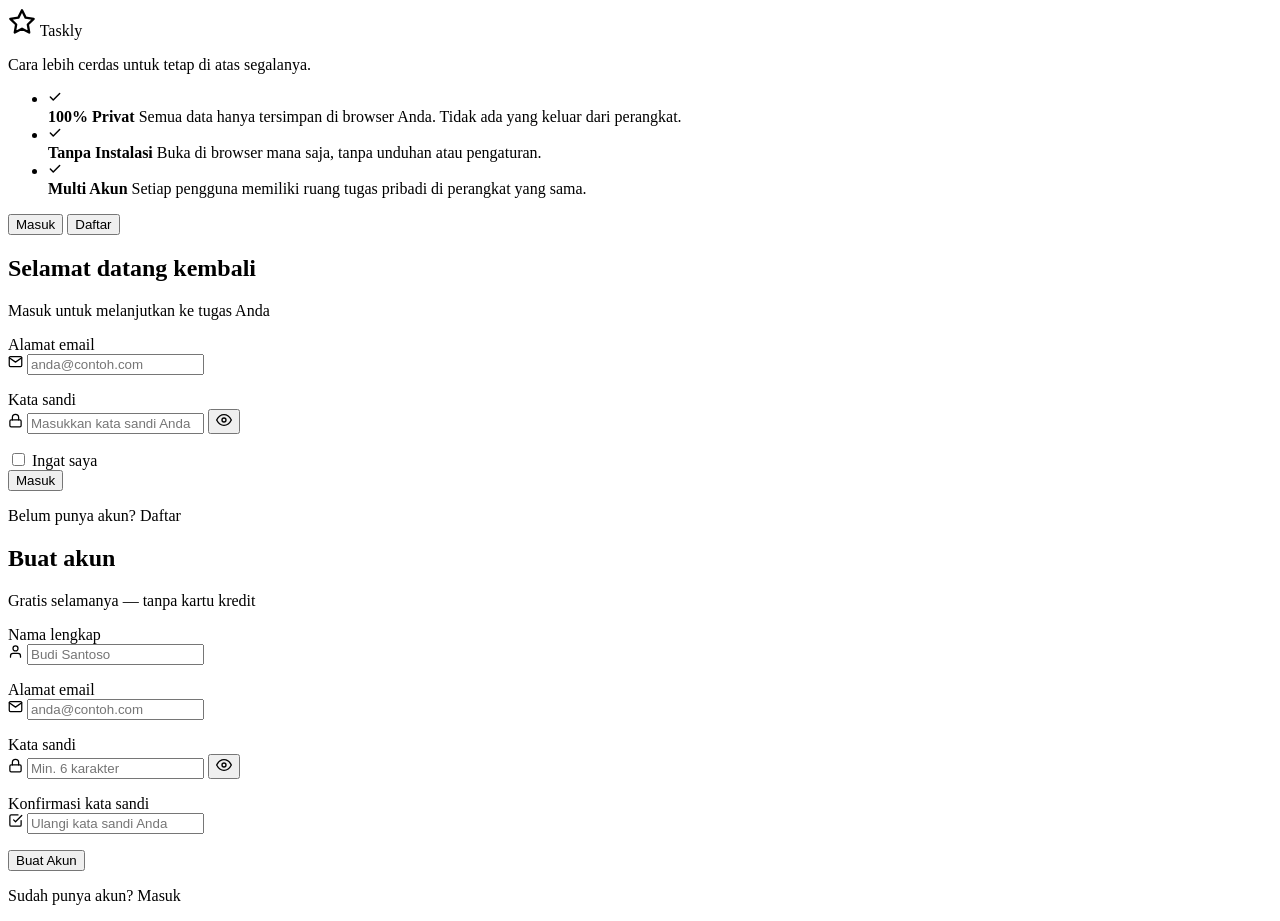
==== auth.html @ 9243372a "Rename todo-app/auth.html to auth.html" ====
<!DOCTYPE html>
<!-- auth.html -->
<html lang="id">
<head>
  <meta charset="UTF-8" />
  <meta name="viewport" content="width=device-width, initial-scale=1.0" />
  <title>Taskly — Masuk atau Daftar</title>
  <meta name="description" content="Masuk atau buat akun Taskly gratis untuk mulai mengelola tugas Anda." />
  <link rel="stylesheet" href="css/variables.css" />
  <link rel="stylesheet" href="css/globals.css" />
  <link rel="stylesheet" href="css/auth.css" />
</head>
<body class="auth-page">

  <!-- ── Background Orbs ── -->
  <div class="orbs-container" aria-hidden="true">
    <div class="orb orb-1"></div>
    <div class="orb orb-2"></div>
    <div class="orb orb-3"></div>
  </div>

  <!-- ── Branding Side ── -->
  <aside class="auth-branding" aria-label="Taskly branding">
    <div class="auth-logo">
      <svg xmlns="http://www.w3.org/2000/svg" width="28" height="28" viewBox="0 0 24 24"
        fill="none" stroke="currentColor" stroke-width="2" stroke-linecap="round" stroke-linejoin="round"
        aria-hidden="true">
        <polygon points="12 2 15.09 8.26 22 9.27 17 14.14 18.18 21.02 12 17.77 5.82 21.02 7 14.14 2 9.27 8.91 8.26 12 2"/>
      </svg>
      Taskly
    </div>
    <p class="auth-tagline">Cara <span>lebih cerdas</span> untuk tetap di atas segalanya.</p>

    <ul class="auth-bullets" role="list">
      <li class="auth-bullet">
        <div class="auth-bullet-icon" aria-hidden="true">
          <svg xmlns="http://www.w3.org/2000/svg" width="14" height="14" viewBox="0 0 24 24"
            fill="none" stroke="currentColor" stroke-width="2.5" stroke-linecap="round" stroke-linejoin="round">
            <polyline points="20 6 9 17 4 12"/>
          </svg>
        </div>
        <div class="auth-bullet-text">
          <strong>100% Privat</strong>
          <span>Semua data hanya tersimpan di browser Anda. Tidak ada yang keluar dari perangkat.</span>
        </div>
      </li>
      <li class="auth-bullet">
        <div class="auth-bullet-icon" aria-hidden="true">
          <svg xmlns="http://www.w3.org/2000/svg" width="14" height="14" viewBox="0 0 24 24"
            fill="none" stroke="currentColor" stroke-width="2.5" stroke-linecap="round" stroke-linejoin="round">
            <polyline points="20 6 9 17 4 12"/>
          </svg>
        </div>
        <div class="auth-bullet-text">
          <strong>Tanpa Instalasi</strong>
          <span>Buka di browser mana saja, tanpa unduhan atau pengaturan.</span>
        </div>
      </li>
      <li class="auth-bullet">
        <div class="auth-bullet-icon" aria-hidden="true">
          <svg xmlns="http://www.w3.org/2000/svg" width="14" height="14" viewBox="0 0 24 24"
            fill="none" stroke="currentColor" stroke-width="2.5" stroke-linecap="round" stroke-linejoin="round">
            <polyline points="20 6 9 17 4 12"/>
          </svg>
        </div>
        <div class="auth-bullet-text">
          <strong>Multi Akun</strong>
          <span>Setiap pengguna memiliki ruang tugas pribadi di perangkat yang sama.</span>
        </div>
      </li>
    </ul>
  </aside>

  <!-- ── Form Side ── -->
  <section class="auth-form-side" aria-label="Authentication forms">
    <div class="auth-card">

      <!-- Tab Toggle -->
      <div class="auth-tabs" role="tablist" aria-label="Login or Register">
        <button class="auth-tab active" data-tab="login" id="tab-login"
                role="tab" aria-selected="true" aria-controls="panel-login">
          Masuk
        </button>
        <button class="auth-tab" data-tab="register" id="tab-register"
                role="tab" aria-selected="false" aria-controls="panel-register">
          Daftar
        </button>
      </div>

      <!-- ── Login Panel ── -->
      <div class="auth-form-panel active" id="panel-login" role="tabpanel" aria-labelledby="tab-login">
        <h1 class="form-heading">Selamat datang kembali</h1>
        <p class="form-subheading">Masuk untuk melanjutkan ke tugas Anda</p>

        <form id="login-form" novalidate autocomplete="on">
          <!-- Email -->
          <div class="form-group">
            <label class="form-label" for="login-email">Alamat email</label>
            <div class="input-wrapper">
              <span class="input-icon" aria-hidden="true">
                <svg xmlns="http://www.w3.org/2000/svg" width="15" height="15" viewBox="0 0 24 24"
                  fill="none" stroke="currentColor" stroke-width="2" stroke-linecap="round" stroke-linejoin="round">
                  <path d="M4 4h16c1.1 0 2 .9 2 2v12c0 1.1-.9 2-2 2H4c-1.1 0-2-.9-2-2V6c0-1.1.9-2 2-2z"/>
                  <polyline points="22,6 12,13 2,6"/>
                </svg>
              </span>
              <input type="email" class="form-input" id="login-email"
                     name="email" placeholder="anda@contoh.com"
                     autocomplete="email" aria-required="true"
                     aria-describedby="login-email-error" />
            </div>
            <p class="field-error" id="login-email-error" role="alert"></p>
          </div>

          <!-- Password -->
          <div class="form-group">
            <label class="form-label" for="login-password">Kata sandi</label>
            <div class="input-wrapper">
              <span class="input-icon" aria-hidden="true">
                <svg xmlns="http://www.w3.org/2000/svg" width="15" height="15" viewBox="0 0 24 24"
                  fill="none" stroke="currentColor" stroke-width="2" stroke-linecap="round" stroke-linejoin="round">
                  <rect x="3" y="11" width="18" height="11" rx="2" ry="2"/>
                  <path d="M7 11V7a5 5 0 0 1 10 0v4"/>
                </svg>
              </span>
              <input type="password" class="form-input" id="login-password"
                     name="password" placeholder="Masukkan kata sandi Anda"
                     autocomplete="current-password" aria-required="true"
                     aria-describedby="login-pass-error" />
              <button type="button" class="password-toggle" id="toggle-login-pass"
                      aria-label="Tampilkan atau sembunyikan kata sandi">
                <svg xmlns="http://www.w3.org/2000/svg" width="16" height="16" viewBox="0 0 24 24"
                  fill="none" stroke="currentColor" stroke-width="2" stroke-linecap="round" stroke-linejoin="round">
                  <path d="M1 12s4-8 11-8 11 8 11 8-4 8-11 8-11-8-11-8z"/>
                  <circle cx="12" cy="12" r="3"/>
                </svg>
              </button>
            </div>
            <p class="field-error" id="login-pass-error" role="alert"></p>
          </div>

          <!-- Remember Me -->
          <div class="form-check">
            <input type="checkbox" id="remember-me" name="remember" />
            <label for="remember-me">Ingat saya</label>
          </div>

          <!-- Submit -->
          <button type="submit" class="btn btn-primary btn-submit" id="btn-login" aria-label="Masuk ke Taskly">
            <span class="btn-text">Masuk</span>
            <span class="btn-spinner" aria-hidden="true"></span>
          </button>

          <p class="form-switch">
            Belum punya akun?
            <a data-switch="register" role="button" tabindex="0"
               aria-label="Beralih ke formulir daftar">Daftar</a>
          </p>
        </form>
      </div>

      <!-- ── Register Panel ── -->
      <div class="auth-form-panel" id="panel-register" role="tabpanel" aria-labelledby="tab-register">
        <h2 class="form-heading">Buat akun</h2>
        <p class="form-subheading">Gratis selamanya — tanpa kartu kredit</p>

        <form id="register-form" novalidate autocomplete="on">
          <!-- Full Name -->
          <div class="form-group">
            <label class="form-label" for="reg-name">Nama lengkap</label>
            <div class="input-wrapper">
              <span class="input-icon" aria-hidden="true">
                <svg xmlns="http://www.w3.org/2000/svg" width="15" height="15" viewBox="0 0 24 24"
                  fill="none" stroke="currentColor" stroke-width="2" stroke-linecap="round" stroke-linejoin="round">
                  <path d="M20 21v-2a4 4 0 0 0-4-4H8a4 4 0 0 0-4 4v2"/>
                  <circle cx="12" cy="7" r="4"/>
                </svg>
              </span>
              <input type="text" class="form-input" id="reg-name"
                     name="name" placeholder="Budi Santoso"
                     autocomplete="name" aria-required="true"
                     aria-describedby="reg-name-error" />
            </div>
            <p class="field-error" id="reg-name-error" role="alert"></p>
          </div>

          <!-- Email -->
          <div class="form-group">
            <label class="form-label" for="reg-email">Alamat email</label>
            <div class="input-wrapper">
              <span class="input-icon" aria-hidden="true">
                <svg xmlns="http://www.w3.org/2000/svg" width="15" height="15" viewBox="0 0 24 24"
                  fill="none" stroke="currentColor" stroke-width="2" stroke-linecap="round" stroke-linejoin="round">
                  <path d="M4 4h16c1.1 0 2 .9 2 2v12c0 1.1-.9 2-2 2H4c-1.1 0-2-.9-2-2V6c0-1.1.9-2 2-2z"/>
                  <polyline points="22,6 12,13 2,6"/>
                </svg>
              </span>
              <input type="email" class="form-input" id="reg-email"
                     name="email" placeholder="anda@contoh.com"
                     autocomplete="email" aria-required="true"
                     aria-describedby="reg-email-error" />
            </div>
            <p class="field-error" id="reg-email-error" role="alert"></p>
          </div>

          <!-- Password + Strength -->
          <div class="form-group">
            <label class="form-label" for="reg-password">Kata sandi</label>
            <div class="input-wrapper">
              <span class="input-icon" aria-hidden="true">
                <svg xmlns="http://www.w3.org/2000/svg" width="15" height="15" viewBox="0 0 24 24"
                  fill="none" stroke="currentColor" stroke-width="2" stroke-linecap="round" stroke-linejoin="round">
                  <rect x="3" y="11" width="18" height="11" rx="2" ry="2"/>
                  <path d="M7 11V7a5 5 0 0 1 10 0v4"/>
                </svg>
              </span>
              <input type="password" class="form-input" id="reg-password"
                     name="password" placeholder="Min. 6 karakter"
                     autocomplete="new-password" aria-required="true"
                     aria-describedby="reg-pass-error" />
              <button type="button" class="password-toggle" id="toggle-reg-pass"
                      aria-label="Show or hide password">
                <svg xmlns="http://www.w3.org/2000/svg" width="16" height="16" viewBox="0 0 24 24"
                  fill="none" stroke="currentColor" stroke-width="2" stroke-linecap="round" stroke-linejoin="round">
                  <path d="M1 12s4-8 11-8 11 8 11 8-4 8-11 8-11-8-11-8z"/>
                  <circle cx="12" cy="12" r="3"/>
                </svg>
              </button>
            </div>
            <div class="password-strength" aria-live="polite">
              <div class="strength-bar-track">
                <div class="strength-bar-fill" id="strength-bar"></div>
              </div>
              <p class="strength-label" id="strength-label"></p>
            </div>
            <p class="field-error" id="reg-pass-error" role="alert"></p>
          </div>

          <!-- Confirm Password -->
          <div class="form-group">
            <label class="form-label" for="reg-confirm">Konfirmasi kata sandi</label>
            <div class="input-wrapper">
              <span class="input-icon" aria-hidden="true">
                <svg xmlns="http://www.w3.org/2000/svg" width="15" height="15" viewBox="0 0 24 24"
                  fill="none" stroke="currentColor" stroke-width="2" stroke-linecap="round" stroke-linejoin="round">
                  <path d="M9 11l3 3L22 4"/>
                  <path d="M21 12v7a2 2 0 0 1-2 2H5a2 2 0 0 1-2-2V5a2 2 0 0 1 2-2h11"/>
                </svg>
              </span>
              <input type="password" class="form-input" id="reg-confirm"
                     name="confirm" placeholder="Ulangi kata sandi Anda"
                     autocomplete="new-password" aria-required="true"
                     aria-describedby="reg-confirm-error" />
            </div>
            <p class="field-error" id="reg-confirm-error" role="alert"></p>
          </div>

          <!-- Submit -->
          <button type="submit" class="btn btn-primary btn-submit" id="btn-register"
                  aria-label="Buat akun Taskly">
            <span class="btn-text">Buat Akun</span>
            <span class="btn-spinner" aria-hidden="true"></span>
          </button>

          <p class="form-switch">
            Sudah punya akun?
            <a data-switch="login" role="button" tabindex="0"
               aria-label="Beralih ke formulir masuk">Masuk</a>
          </p>
        </form>
      </div>

    </div><!-- /.auth-card -->
  </section>

  <!-- ── Toast Container ── -->
  <div id="toast-container" aria-live="polite" aria-atomic="true"></div>

  <!-- ── Scripts ── -->
  <script src="js/utils.js"></script>
  <script src="js/auth.js"></script>
</body>
</html>
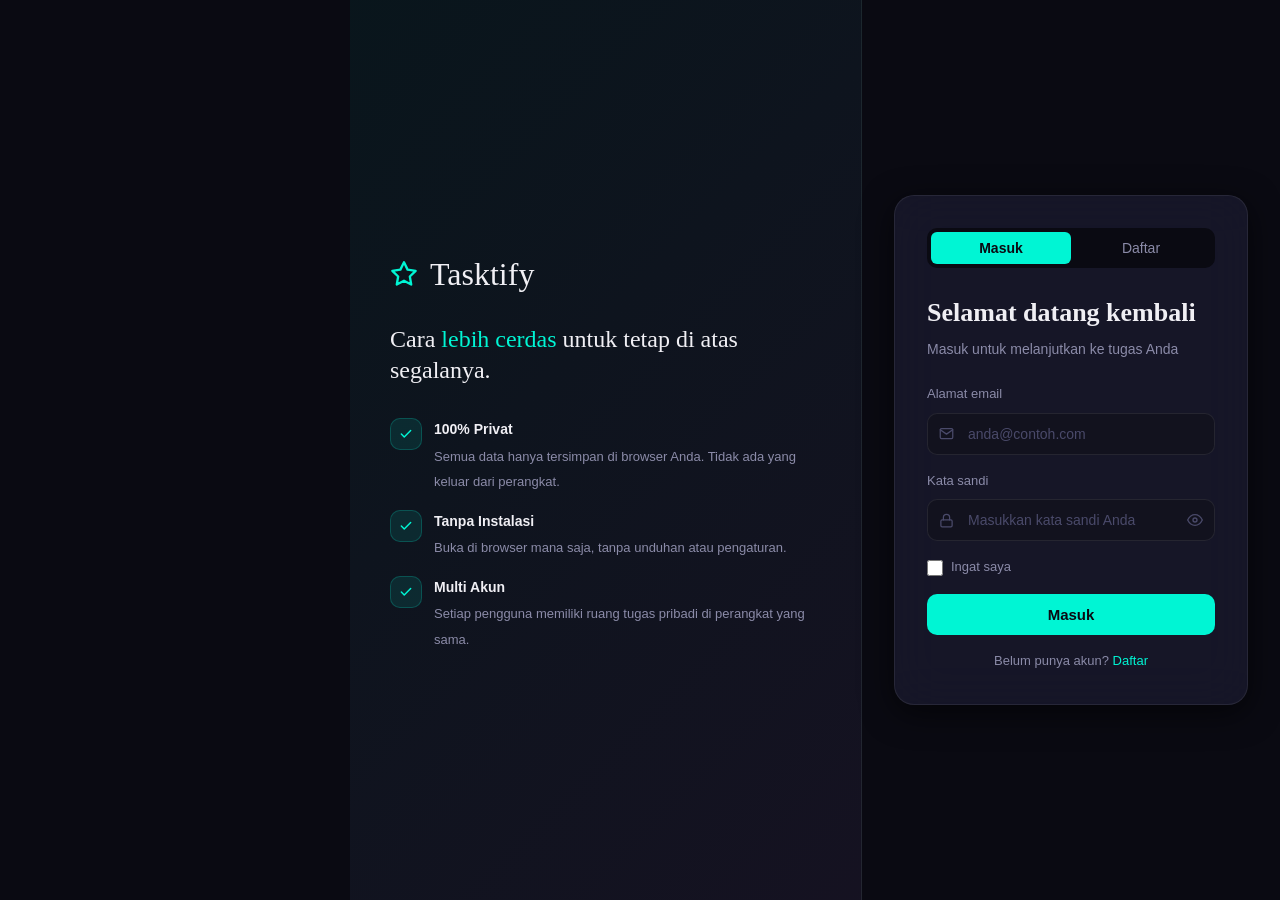
==== commit 0d0ec09c: "Update auth.html" ====
--- a/auth.html
+++ b/auth.html
@@ -4,7 +4,7 @@
 <head>
   <meta charset="UTF-8" />
   <meta name="viewport" content="width=device-width, initial-scale=1.0" />
-  <title>Taskly — Masuk atau Daftar</title>
+  <title>Tasktify — Masuk atau Daftar</title>
   <meta name="description" content="Masuk atau buat akun Taskly gratis untuk mulai mengelola tugas Anda." />
   <link rel="stylesheet" href="css/variables.css" />
   <link rel="stylesheet" href="css/globals.css" />
@@ -27,7 +27,7 @@
         aria-hidden="true">
         <polygon points="12 2 15.09 8.26 22 9.27 17 14.14 18.18 21.02 12 17.77 5.82 21.02 7 14.14 2 9.27 8.91 8.26 12 2"/>
       </svg>
-      Taskly
+      Tasktify
     </div>
     <p class="auth-tagline">Cara <span>lebih cerdas</span> untuk tetap di atas segalanya.</p>
 
--- a/css/variables.css
+++ b/css/variables.css
@@ -0,0 +1,75 @@
+/* css/variables.css */
+
+@import url('https://fonts.googleapis.com/css2?family=Sora:wght@400;500;600&family=DM+Serif+Display&display=swap');
+
+:root {
+  /* ── Colors ───────────────────────────────────── */
+  --bg-primary:    #0A0A12;
+  --bg-secondary:  #12121E;
+  --bg-card:       #1A1A2E;
+  --bg-glass:      rgba(255, 255, 255, 0.04);
+  --bg-glass-hover:rgba(255, 255, 255, 0.07);
+
+  --accent-teal:   #00F5D4;
+  --accent-violet: #9B72CF;
+  --accent-coral:  #FF6B6B;
+  --accent-amber:  #FFB347;
+
+  --text-primary:  #F0EFF4;
+  --text-secondary:#8B8BA8;
+  --text-muted:    #4A4A6A;
+
+  --border:        rgba(255, 255, 255, 0.08);
+  --border-hover:  rgba(255, 255, 255, 0.16);
+
+  --priority-high:   #FF6B6B;
+  --priority-medium: #FFB347;
+  --priority-low:    #00F5D4;
+
+  --danger:  #FF4757;
+  --success: #2ED573;
+
+  /* ── Typography ──────────────────────────────── */
+  --font-body:    'Sora', sans-serif;
+  --font-display: 'DM Serif Display', serif;
+
+  /* ── Spacing ─────────────────────────────────── */
+  --space-1:  4px;
+  --space-2:  8px;
+  --space-3:  12px;
+  --space-4:  16px;
+  --space-5:  20px;
+  --space-6:  24px;
+  --space-8:  32px;
+  --space-10: 40px;
+  --space-12: 48px;
+  --space-16: 64px;
+
+  /* ── Border Radius ───────────────────────────── */
+  --radius-sm:   6px;
+  --radius-md:   10px;
+  --radius-lg:   14px;
+  --radius-xl:   20px;
+  --radius-full: 9999px;
+
+  /* ── Shadows ─────────────────────────────────── */
+  --shadow-sm:  0 1px 3px rgba(0,0,0,0.4);
+  --shadow-md:  0 4px 16px rgba(0,0,0,0.5);
+  --shadow-lg:  0 8px 32px rgba(0,0,0,0.6);
+  --shadow-teal:0 0 24px rgba(0,245,212,0.18);
+  --shadow-violet:0 0 24px rgba(155,114,207,0.22);
+
+  /* ── Transitions ─────────────────────────────── */
+  --transition-fast:   0.15s ease;
+  --transition-normal: 0.25s ease;
+  --transition-slow:   0.4s ease;
+
+  /* ── Sidebar ─────────────────────────────────── */
+  --sidebar-width: 260px;
+
+  /* ── Z-index ─────────────────────────────────── */
+  --z-sidebar:  100;
+  --z-header:   200;
+  --z-modal:    400;
+  --z-toast:    500;
+}
--- a/css/globals.css
+++ b/css/globals.css
@@ -0,0 +1,264 @@
+/* css/globals.css */
+
+/* ── Reset ────────────────────────────────────────── */
+*, *::before, *::after {
+  box-sizing: border-box;
+  margin: 0;
+  padding: 0;
+}
+
+html {
+  scroll-behavior: smooth;
+}
+
+body {
+  background-color: var(--bg-primary);
+  font-family: var(--font-body);
+  color: var(--text-primary);
+  line-height: 1.6;
+  min-height: 100vh;
+  -webkit-font-smoothing: antialiased;
+  -moz-osx-font-smoothing: grayscale;
+}
+
+a {
+  color: inherit;
+  text-decoration: none;
+}
+
+ul, ol {
+  list-style: none;
+}
+
+button {
+  cursor: pointer;
+  border: none;
+  outline: none;
+  background: none;
+  font-family: var(--font-body);
+}
+
+input, textarea, select {
+  font-family: var(--font-body);
+  outline: none;
+}
+
+img, svg {
+  display: block;
+  max-width: 100%;
+}
+
+/* ── Custom Scrollbar ─────────────────────────────── */
+::-webkit-scrollbar {
+  width: 4px;
+  height: 4px;
+}
+::-webkit-scrollbar-track {
+  background: transparent;
+}
+::-webkit-scrollbar-thumb {
+  background: var(--accent-teal);
+  border-radius: var(--radius-full);
+}
+::-webkit-scrollbar-thumb:hover {
+  background: rgba(0, 245, 212, 0.7);
+}
+
+/* ── Focus Visible ────────────────────────────────── */
+:focus-visible {
+  outline: 2px solid var(--accent-teal);
+  outline-offset: 2px;
+  border-radius: var(--radius-sm);
+}
+
+/* ── Keyframes ────────────────────────────────────── */
+@keyframes slideInRight {
+  from {
+    opacity: 0;
+    transform: translateX(40px);
+  }
+  to {
+    opacity: 1;
+    transform: translateX(0);
+  }
+}
+
+@keyframes slideInUp {
+  from {
+    opacity: 0;
+    transform: translateY(20px);
+  }
+  to {
+    opacity: 1;
+    transform: translateY(0);
+  }
+}
+
+@keyframes fadeIn {
+  from { opacity: 0; }
+  to   { opacity: 1; }
+}
+
+@keyframes floatOrb {
+  0%   { transform: translate(0px, 0px) scale(1); }
+  33%  { transform: translate(30px, -40px) scale(1.05); }
+  66%  { transform: translate(-20px, 20px) scale(0.97); }
+  100% { transform: translate(0px, 0px) scale(1); }
+}
+
+@keyframes floatMockup {
+  0%   { transform: rotate(-3deg) translateY(0px); }
+  50%  { transform: rotate(-3deg) translateY(-12px); }
+  100% { transform: rotate(-3deg) translateY(0px); }
+}
+
+@keyframes checkPop {
+  0%   { transform: scale(0); }
+  60%  { transform: scale(1.2); }
+  100% { transform: scale(1); }
+}
+
+@keyframes shimmer {
+  0%   { background-position: -400px 0; }
+  100% { background-position: 400px 0; }
+}
+
+@keyframes pulse {
+  0%, 100% { opacity: 1; }
+  50%       { opacity: 0.5; }
+}
+
+@keyframes spin {
+  from { transform: rotate(0deg); }
+  to   { transform: rotate(360deg); }
+}
+
+@keyframes modalIn {
+  from {
+    opacity: 0;
+    transform: scale(0.9) translateY(-10px);
+  }
+  to {
+    opacity: 1;
+    transform: scale(1) translateY(0);
+  }
+}
+
+@keyframes toastSlide {
+  from {
+    opacity: 0;
+    transform: translateY(20px) scale(0.95);
+  }
+  to {
+    opacity: 1;
+    transform: translateY(0) scale(1);
+  }
+}
+
+/* ── Utility Classes ──────────────────────────────── */
+.sr-only {
+  position: absolute;
+  width: 1px;
+  height: 1px;
+  padding: 0;
+  margin: -1px;
+  overflow: hidden;
+  clip: rect(0,0,0,0);
+  white-space: nowrap;
+  border-width: 0;
+}
+
+.glass {
+  background: var(--bg-glass);
+  backdrop-filter: blur(12px);
+  -webkit-backdrop-filter: blur(12px);
+  border: 1px solid var(--border);
+}
+
+.text-teal   { color: var(--accent-teal); }
+.text-violet { color: var(--accent-violet); }
+.text-coral  { color: var(--accent-coral); }
+.text-amber  { color: var(--accent-amber); }
+.text-muted  { color: var(--text-muted); }
+.text-secondary { color: var(--text-secondary); }
+
+.btn {
+  display: inline-flex;
+  align-items: center;
+  gap: var(--space-2);
+  padding: var(--space-3) var(--space-5);
+  border-radius: var(--radius-md);
+  font-size: 14px;
+  font-weight: 500;
+  transition: all var(--transition-normal);
+  cursor: pointer;
+  white-space: nowrap;
+}
+
+.btn-primary {
+  background: var(--accent-teal);
+  color: var(--bg-primary);
+  font-weight: 600;
+}
+.btn-primary:hover {
+  background: rgba(0, 245, 212, 0.85);
+  box-shadow: var(--shadow-teal);
+  transform: translateY(-1px);
+}
+
+.btn-ghost {
+  background: transparent;
+  color: var(--text-primary);
+  border: 1px solid var(--border);
+}
+.btn-ghost:hover {
+  border-color: var(--border-hover);
+  background: var(--bg-glass);
+}
+
+.btn-danger {
+  background: rgba(255, 71, 87, 0.15);
+  color: var(--danger);
+  border: 1px solid rgba(255, 71, 87, 0.3);
+}
+.btn-danger:hover {
+  background: rgba(255, 71, 87, 0.25);
+}
+
+/* ── Page Fade Transition ─────────────────────────── */
+body.page-exit {
+  animation: fadeOut 0.3s ease forwards;
+}
+
+@keyframes fadeOut {
+  to { opacity: 0; }
+}
+
+/* ── Toast Notification ───────────────────────────── */
+#toast-container {
+  position: fixed;
+  bottom: 24px;
+  right: 24px;
+  z-index: var(--z-toast);
+  display: flex;
+  flex-direction: column;
+  gap: var(--space-2);
+}
+
+.toast {
+  background: var(--bg-card);
+  border: 1px solid var(--border-hover);
+  border-radius: var(--radius-md);
+  padding: var(--space-3) var(--space-4);
+  font-size: 13px;
+  display: flex;
+  align-items: center;
+  gap: var(--space-2);
+  min-width: 220px;
+  animation: toastSlide 0.3s ease;
+  box-shadow: var(--shadow-md);
+}
+
+.toast.success { border-left: 3px solid var(--success); }
+.toast.error   { border-left: 3px solid var(--danger); }
+.toast.info    { border-left: 3px solid var(--accent-teal); }
--- a/css/auth.css
+++ b/css/auth.css
@@ -0,0 +1,365 @@
+/* css/auth.css */
+
+/* ── Auth Layout ──────────────────────────────────── */
+.auth-page {
+  min-height: 100vh;
+  display: flex;
+  position: relative;
+  overflow: hidden;
+}
+
+/* ── Orbs (reused from landing) ───────────────────── */
+.auth-page .orbs-container .orb-1 {
+  width: 350px;
+  height: 350px;
+  top: -80px;
+  left: 10%;
+}
+.auth-page .orbs-container .orb-2 {
+  width: 280px;
+  height: 280px;
+  bottom: 10%;
+  right: 5%;
+}
+.auth-page .orbs-container .orb-3 {
+  width: 220px;
+  height: 220px;
+  top: 50%;
+  left: 40%;
+}
+
+/* ── Branding Side ─────────────────────────────────── */
+.auth-branding {
+  width: 40%;
+  background: linear-gradient(135deg, rgba(0,245,212,0.05), rgba(155,114,207,0.08));
+  border-right: 1px solid var(--border);
+  padding: var(--space-12) var(--space-10);
+  display: flex;
+  flex-direction: column;
+  justify-content: center;
+  position: relative;
+  z-index: 1;
+}
+
+.auth-logo {
+  display: flex;
+  align-items: center;
+  gap: var(--space-3);
+  font-family: var(--font-display);
+  font-size: 32px;
+  margin-bottom: var(--space-6);
+}
+
+.auth-logo svg { color: var(--accent-teal); }
+
+.auth-tagline {
+  font-size: 24px;
+  font-family: var(--font-display);
+  color: var(--text-primary);
+  line-height: 1.3;
+  margin-bottom: var(--space-8);
+}
+
+.auth-tagline span {
+  color: var(--accent-teal);
+}
+
+.auth-bullets {
+  display: flex;
+  flex-direction: column;
+  gap: var(--space-4);
+}
+
+.auth-bullet {
+  display: flex;
+  align-items: flex-start;
+  gap: var(--space-3);
+}
+
+.auth-bullet-icon {
+  width: 32px;
+  height: 32px;
+  border-radius: var(--radius-md);
+  background: rgba(0, 245, 212, 0.1);
+  border: 1px solid rgba(0, 245, 212, 0.2);
+  display: flex;
+  align-items: center;
+  justify-content: center;
+  flex-shrink: 0;
+  color: var(--accent-teal);
+  font-size: 14px;
+}
+
+.auth-bullet-text strong {
+  display: block;
+  font-size: 14px;
+  font-weight: 600;
+  margin-bottom: 2px;
+}
+
+.auth-bullet-text span {
+  font-size: 13px;
+  color: var(--text-secondary);
+}
+
+/* ── Form Side ────────────────────────────────────── */
+.auth-form-side {
+  flex: 1;
+  display: flex;
+  align-items: center;
+  justify-content: center;
+  padding: var(--space-8) var(--space-8);
+  position: relative;
+  z-index: 1;
+}
+
+.auth-card {
+  background: rgba(26, 26, 46, 0.8);
+  backdrop-filter: blur(24px);
+  -webkit-backdrop-filter: blur(24px);
+  border: 1px solid var(--border);
+  border-radius: var(--radius-xl);
+  padding: var(--space-8);
+  width: 100%;
+  max-width: 440px;
+  box-shadow: var(--shadow-lg);
+  animation: slideInUp 0.6s ease both;
+}
+
+/* ── Tab Toggle ───────────────────────────────────── */
+.auth-tabs {
+  display: flex;
+  background: var(--bg-primary);
+  border-radius: var(--radius-md);
+  padding: 4px;
+  margin-bottom: var(--space-6);
+}
+
+.auth-tab {
+  flex: 1;
+  padding: var(--space-2) var(--space-4);
+  border-radius: var(--radius-sm);
+  font-size: 14px;
+  font-weight: 500;
+  color: var(--text-secondary);
+  transition: all var(--transition-normal);
+  text-align: center;
+}
+
+.auth-tab.active {
+  background: var(--accent-teal);
+  color: var(--bg-primary);
+  font-weight: 600;
+}
+
+.auth-tab:hover:not(.active) {
+  color: var(--text-primary);
+}
+
+/* ── Form Panels ──────────────────────────────────── */
+.auth-form-panel {
+  display: none;
+  animation: slideInUp 0.3s ease both;
+}
+
+.auth-form-panel.active {
+  display: block;
+}
+
+.form-heading {
+  font-family: var(--font-display);
+  font-size: 26px;
+  margin-bottom: var(--space-1);
+}
+
+.form-subheading {
+  font-size: 14px;
+  color: var(--text-secondary);
+  margin-bottom: var(--space-6);
+}
+
+/* ── Form Group ───────────────────────────────────── */
+.form-group {
+  margin-bottom: var(--space-4);
+}
+
+.form-label {
+  display: block;
+  font-size: 13px;
+  font-weight: 500;
+  color: var(--text-secondary);
+  margin-bottom: var(--space-2);
+}
+
+.input-wrapper {
+  position: relative;
+  display: flex;
+  align-items: center;
+}
+
+.input-icon {
+  position: absolute;
+  left: var(--space-3);
+  color: var(--text-muted);
+  display: flex;
+  align-items: center;
+  pointer-events: none;
+}
+
+.form-input {
+  width: 100%;
+  background: var(--bg-secondary);
+  border: 1px solid var(--border);
+  border-radius: var(--radius-md);
+  padding: var(--space-3) var(--space-4);
+  padding-left: 40px;
+  color: var(--text-primary);
+  font-size: 14px;
+  transition: border-color var(--transition-fast);
+}
+
+.form-input.no-icon {
+  padding-left: var(--space-4);
+}
+
+.form-input:focus {
+  border-color: var(--accent-teal);
+  background: var(--bg-card);
+}
+
+.form-input.error {
+  border-color: var(--danger);
+}
+
+.form-input::placeholder {
+  color: var(--text-muted);
+}
+
+.password-toggle {
+  position: absolute;
+  right: var(--space-3);
+  color: var(--text-muted);
+  cursor: pointer;
+  display: flex;
+  align-items: center;
+  transition: color var(--transition-fast);
+}
+
+.password-toggle:hover {
+  color: var(--text-secondary);
+}
+
+.field-error {
+  font-size: 12px;
+  color: var(--danger);
+  margin-top: var(--space-1);
+  display: none;
+}
+
+.field-error.visible {
+  display: block;
+  animation: slideInUp 0.2s ease;
+}
+
+/* ── Password Strength ────────────────────────────── */
+.password-strength {
+  margin-top: var(--space-2);
+}
+
+.strength-bar-track {
+  height: 4px;
+  background: var(--border);
+  border-radius: var(--radius-full);
+  overflow: hidden;
+  margin-bottom: 6px;
+}
+
+.strength-bar-fill {
+  height: 100%;
+  border-radius: var(--radius-full);
+  transition: all var(--transition-normal);
+  width: 0;
+}
+
+.strength-bar-fill.weak   { width: 33%; background: var(--danger); }
+.strength-bar-fill.medium { width: 66%; background: var(--accent-amber); }
+.strength-bar-fill.strong { width: 100%; background: var(--success); }
+
+.strength-label {
+  font-size: 12px;
+  color: var(--text-muted);
+}
+
+.strength-label.weak   { color: var(--danger); }
+.strength-label.medium { color: var(--accent-amber); }
+.strength-label.strong { color: var(--success); }
+
+/* ── Remember Me ──────────────────────────────────── */
+.form-check {
+  display: flex;
+  align-items: center;
+  gap: var(--space-2);
+  margin-bottom: var(--space-4);
+}
+
+.form-check input[type="checkbox"] {
+  width: 16px;
+  height: 16px;
+  accent-color: var(--accent-teal);
+  cursor: pointer;
+}
+
+.form-check label {
+  font-size: 13px;
+  color: var(--text-secondary);
+  cursor: pointer;
+}
+
+/* ── Submit Button ─────────────────────────────────── */
+.btn-submit {
+  width: 100%;
+  padding: var(--space-3) var(--space-4);
+  font-size: 15px;
+  font-weight: 600;
+  border-radius: var(--radius-md);
+  justify-content: center;
+  position: relative;
+}
+
+.btn-spinner {
+  display: none;
+  width: 18px;
+  height: 18px;
+  border: 2px solid rgba(10,10,18,0.3);
+  border-top-color: var(--bg-primary);
+  border-radius: 50%;
+  animation: spin 0.7s linear infinite;
+}
+
+.btn-submit.loading .btn-spinner { display: block; }
+.btn-submit.loading .btn-text { opacity: 0.7; }
+
+/* ── Switch Link ──────────────────────────────────── */
+.form-switch {
+  text-align: center;
+  font-size: 13px;
+  color: var(--text-secondary);
+  margin-top: var(--space-4);
+}
+
+.form-switch a {
+  color: var(--accent-teal);
+  font-weight: 500;
+  cursor: pointer;
+}
+
+.form-switch a:hover {
+  text-decoration: underline;
+}
+
+/* ── Responsive ───────────────────────────────────── */
+@media (max-width: 768px) {
+  .auth-branding { display: none; }
+  .auth-form-side { padding: var(--space-4); }
+  .auth-card { padding: var(--space-6); }
+}
